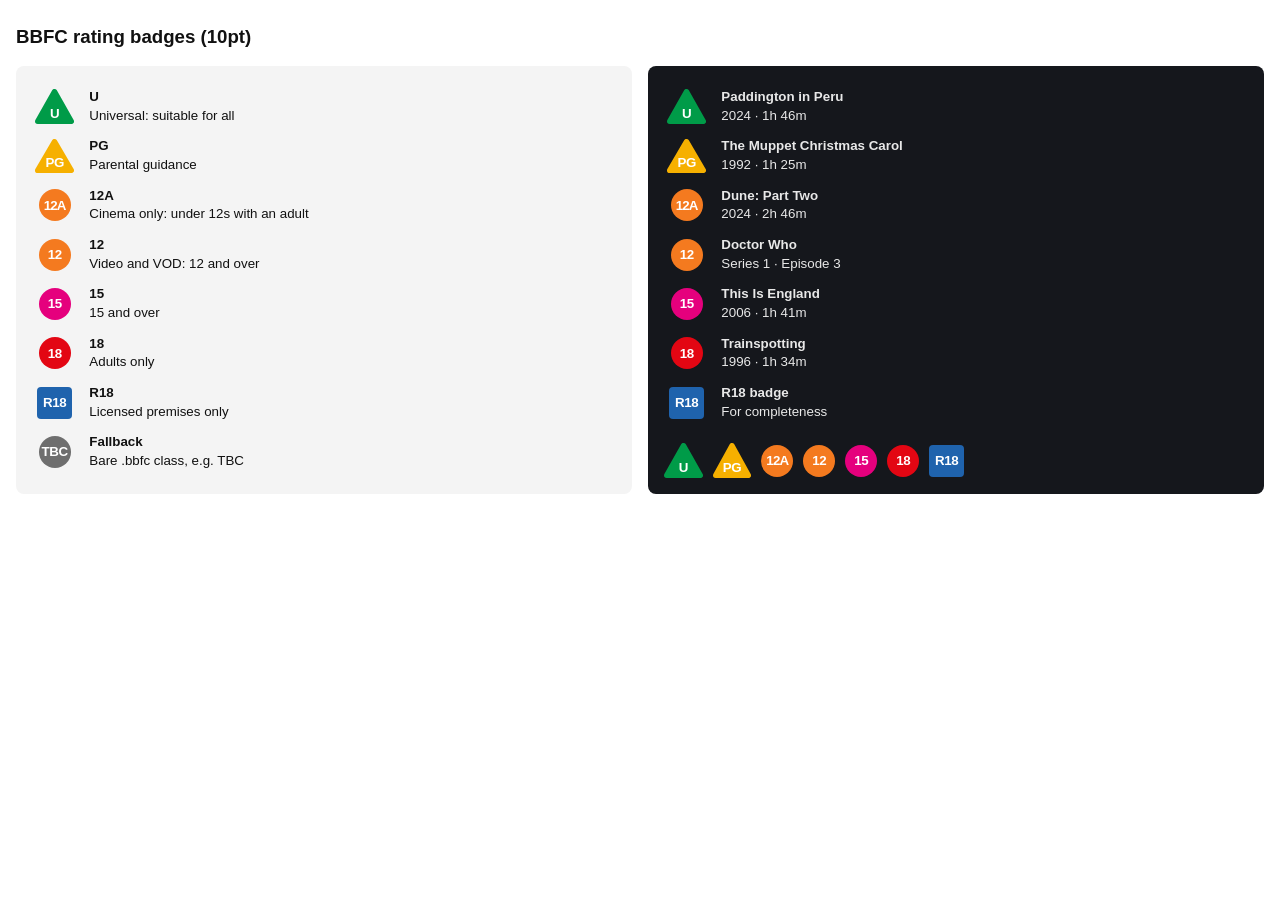
==== bbfc-ratings.html @ 94ab8347 "Add BBFC age rating badge CSS and preview page CSS badges modelled on the BBFC's 2019 symbols (U/PG " ====
<!doctype html>
<html lang="en-GB">
<head>
  <meta charset="utf-8">
  <meta name="viewport" content="width=device-width, initial-scale=1">
  <title>BBFC Rating Badges</title>
  <link rel="stylesheet" href="css/bbfc-ratings.css">
  <style>
    body {
      margin: 0;
      padding: 24px 16px;
      font: 10pt/1.4 "Helvetica Neue", Helvetica, Arial, sans-serif;
      background: #fff;
      color: #111;
    }
    h1 { font-size: 14pt; margin: 0 0 16px; }
    .panels { display: flex; flex-wrap: wrap; gap: 16px; }
    .panel { flex: 1 1 320px; padding: 16px; border-radius: 8px; }
    .panel--light { background: #f4f4f4; }
    .panel--dark { background: #15171c; color: #e8e8e8; }
    .ratings { list-style: none; margin: 0; padding: 0; }
    .ratings li {
      display: grid;
      grid-template-columns: 3.4em 1fr;
      align-items: center;
      gap: 12px;
      padding: 6px 0;
    }
    .ratings li > :first-child { justify-self: center; }
    .ratings b { display: block; }
    .row { display: flex; align-items: center; gap: 10px; margin-top: 16px; }
  </style>
</head>
<body>
  <h1>BBFC rating badges (10pt)</h1>
  <div class="panels">
    <section class="panel panel--light">
      <ul class="ratings">
        <li><span class="bbfc bbfc--u" role="img" aria-label="BBFC rating: U">U</span><span><b>U</b>Universal: suitable for all</span></li>
        <li><span class="bbfc bbfc--pg" role="img" aria-label="BBFC rating: PG">PG</span><span><b>PG</b>Parental guidance</span></li>
        <li><span class="bbfc bbfc--12a" role="img" aria-label="BBFC rating: 12A">12A</span><span><b>12A</b>Cinema only: under 12s with an adult</span></li>
        <li><span class="bbfc bbfc--12" role="img" aria-label="BBFC rating: 12">12</span><span><b>12</b>Video and VOD: 12 and over</span></li>
        <li><span class="bbfc bbfc--15" role="img" aria-label="BBFC rating: 15">15</span><span><b>15</b>15 and over</span></li>
        <li><span class="bbfc bbfc--18" role="img" aria-label="BBFC rating: 18">18</span><span><b>18</b>Adults only</span></li>
        <li><span class="bbfc bbfc--r18" role="img" aria-label="BBFC rating: R18">R18</span><span><b>R18</b>Licensed premises only</span></li>
        <li><span class="bbfc" role="img" aria-label="Rating to be confirmed">TBC</span><span><b>Fallback</b>Bare .bbfc class, e.g. TBC</span></li>
      </ul>
    </section>
    <section class="panel panel--dark">
      <ul class="ratings">
        <li><span class="bbfc bbfc--u" role="img" aria-label="BBFC rating: U">U</span><span><b>Paddington in Peru</b>2024 · 1h 46m</span></li>
        <li><span class="bbfc bbfc--pg" role="img" aria-label="BBFC rating: PG">PG</span><span><b>The Muppet Christmas Carol</b>1992 · 1h 25m</span></li>
        <li><span class="bbfc bbfc--12a" role="img" aria-label="BBFC rating: 12A">12A</span><span><b>Dune: Part Two</b>2024 · 2h 46m</span></li>
        <li><span class="bbfc bbfc--12" role="img" aria-label="BBFC rating: 12">12</span><span><b>Doctor Who</b>Series 1 · Episode 3</span></li>
        <li><span class="bbfc bbfc--15" role="img" aria-label="BBFC rating: 15">15</span><span><b>This Is England</b>2006 · 1h 41m</span></li>
        <li><span class="bbfc bbfc--18" role="img" aria-label="BBFC rating: 18">18</span><span><b>Trainspotting</b>1996 · 1h 34m</span></li>
        <li><span class="bbfc bbfc--r18" role="img" aria-label="BBFC rating: R18">R18</span><span><b>R18 badge</b>For completeness</span></li>
      </ul>
      <div class="row">
        <span class="bbfc bbfc--u" role="img" aria-label="BBFC rating: U">U</span>
        <span class="bbfc bbfc--pg" role="img" aria-label="BBFC rating: PG">PG</span>
        <span class="bbfc bbfc--12a" role="img" aria-label="BBFC rating: 12A">12A</span>
        <span class="bbfc bbfc--12" role="img" aria-label="BBFC rating: 12">12</span>
        <span class="bbfc bbfc--15" role="img" aria-label="BBFC rating: 15">15</span>
        <span class="bbfc bbfc--18" role="img" aria-label="BBFC rating: 18">18</span>
        <span class="bbfc bbfc--r18" role="img" aria-label="BBFC rating: R18">R18</span>
      </div>
    </section>
  </div>
</body>
</html>
---- css/bbfc-ratings.css ----
/*
  BBFC age rating badges

  Modelled on the BBFC's current (2019) symbols: U and PG are triangles,
  12A, 12, 15 and 18 are circles, R18 is a square. Colours are matched by
  eye, not taken from the BBFC's official artwork specification.

  Text is set at 10pt. Every other dimension is in em, so overriding
  font-size on .bbfc scales the whole badge.

  Usage:
    <span class="bbfc bbfc--15" role="img" aria-label="BBFC rating: 15">15</span>
*/

:root {
  --bbfc-u: #009b48;
  --bbfc-pg: #f6b000;
  --bbfc-12: #f47a1f;
  --bbfc-15: #e5007d;
  --bbfc-18: #e30613;
  --bbfc-r18: #1f63ad;
  --bbfc-tbc: #6e6e6e;

  /* Rounded triangle, used as a mask so it scales with the badge */
  --bbfc-triangle: url("data:image/svg+xml,%3Csvg xmlns='http://www.w3.org/2000/svg' viewBox='0 0 116 104'%3E%3Cpath d='M58 8 108 96H8Z' stroke='%23000' stroke-width='16' stroke-linejoin='round'/%3E%3C/svg%3E");
}

.bbfc {
  --bbfc-bg: var(--bbfc-tbc);
  box-sizing: border-box;
  display: inline-flex;
  flex-shrink: 0;
  align-items: center;
  justify-content: center;
  width: 2.4em;
  height: 2.4em;
  font-family: "Helvetica Neue", Helvetica, Arial, sans-serif;
  font-size: 10pt;
  font-weight: 700;
  line-height: 1;
  letter-spacing: -0.03em;
  font-variant-numeric: lining-nums;
  color: #fff;
  background: var(--bbfc-bg);
  border-radius: 50%;
  vertical-align: middle;
  white-space: nowrap;
  user-select: none;
  -webkit-print-color-adjust: exact;
  print-color-adjust: exact;
}

/* Triangles: U, PG */
.bbfc--u,
.bbfc--pg {
  width: 2.9em;
  height: 2.6em;
  padding-top: 1.05em;
  border-radius: 0;
  -webkit-mask: var(--bbfc-triangle) center / 100% 100% no-repeat;
  mask: var(--bbfc-triangle) center / 100% 100% no-repeat;
}

/* Square: R18 */
.bbfc--r18 {
  width: 2.6em;
  height: 2.4em;
  border-radius: 0.3em;
}

/* Three characters in a circle need tighter tracking */
.bbfc--12a {
  letter-spacing: -0.06em;
}

.bbfc--u   { --bbfc-bg: var(--bbfc-u); }
.bbfc--pg  { --bbfc-bg: var(--bbfc-pg); }
.bbfc--12a,
.bbfc--12  { --bbfc-bg: var(--bbfc-12); }
.bbfc--15  { --bbfc-bg: var(--bbfc-15); }
.bbfc--18  { --bbfc-bg: var(--bbfc-18); }
.bbfc--r18 { --bbfc-bg: var(--bbfc-r18); }
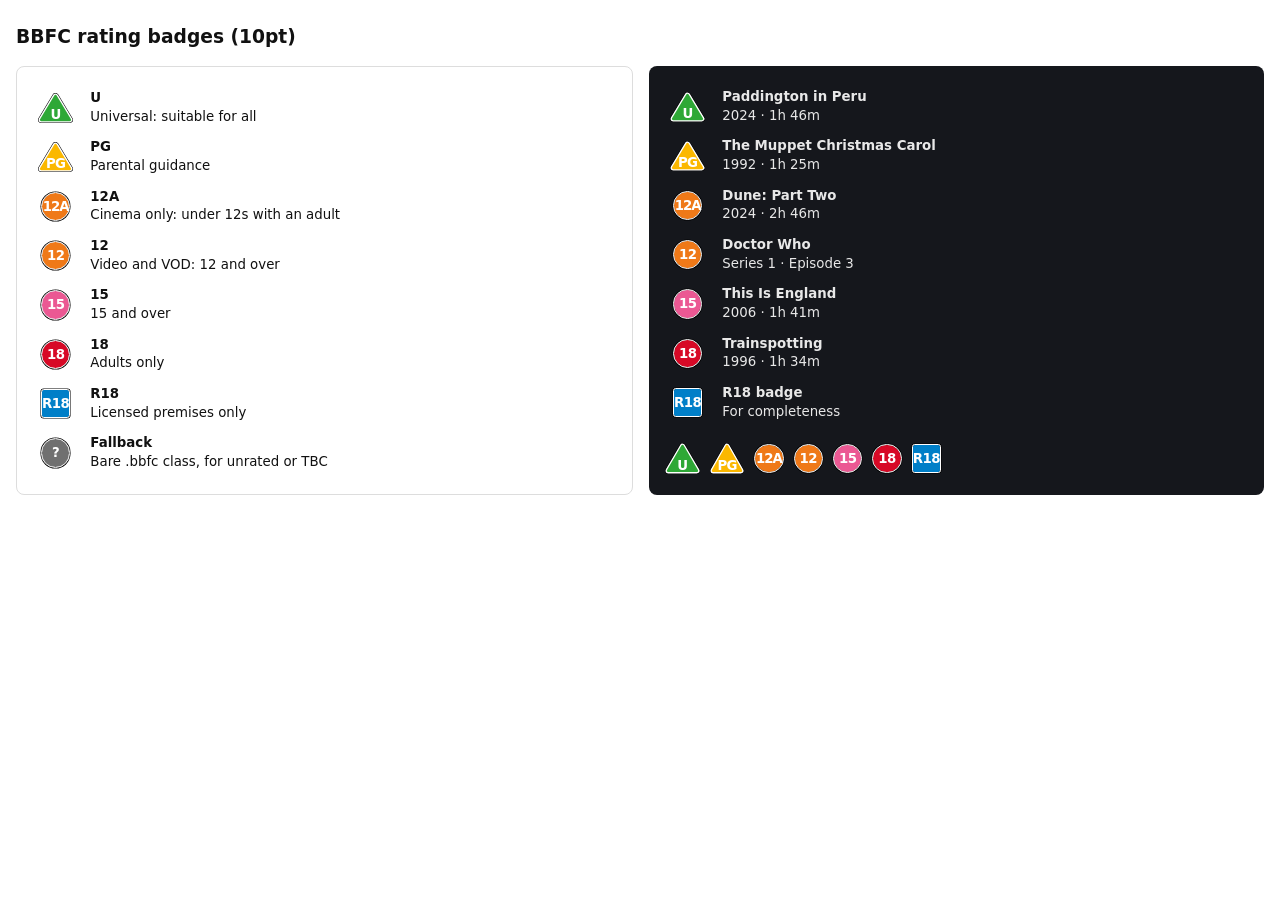
==== commit 6ce77ce5: "Match BBFC symbol artwork: exact colours, borders, rounded triangles Colours are the sRGB values fro" ====
--- a/bbfc-ratings.html
+++ b/bbfc-ratings.html
@@ -9,14 +9,14 @@
     body {
       margin: 0;
       padding: 24px 16px;
-      font: 10pt/1.4 "Helvetica Neue", Helvetica, Arial, sans-serif;
+      font: 10pt/1.4 system-ui, -apple-system, BlinkMacSystemFont, "Segoe UI", Roboto, "Helvetica Neue", Arial, sans-serif;
       background: #fff;
       color: #111;
     }
     h1 { font-size: 14pt; margin: 0 0 16px; }
     .panels { display: flex; flex-wrap: wrap; gap: 16px; }
     .panel { flex: 1 1 320px; padding: 16px; border-radius: 8px; }
-    .panel--light { background: #f4f4f4; }
+    .panel--light { background: #fff; border: 1px solid #ddd; }
     .panel--dark { background: #15171c; color: #e8e8e8; }
     .ratings { list-style: none; margin: 0; padding: 0; }
     .ratings li {
@@ -43,7 +43,7 @@
         <li><span class="bbfc bbfc--15" role="img" aria-label="BBFC rating: 15">15</span><span><b>15</b>15 and over</span></li>
         <li><span class="bbfc bbfc--18" role="img" aria-label="BBFC rating: 18">18</span><span><b>18</b>Adults only</span></li>
         <li><span class="bbfc bbfc--r18" role="img" aria-label="BBFC rating: R18">R18</span><span><b>R18</b>Licensed premises only</span></li>
-        <li><span class="bbfc" role="img" aria-label="Rating to be confirmed">TBC</span><span><b>Fallback</b>Bare .bbfc class, e.g. TBC</span></li>
+        <li><span class="bbfc" role="img" aria-label="Rating to be confirmed">?</span><span><b>Fallback</b>Bare .bbfc class, for unrated or TBC</span></li>
       </ul>
     </section>
     <section class="panel panel--dark">
--- a/css/bbfc-ratings.css
+++ b/css/bbfc-ratings.css
@@ -1,30 +1,42 @@
 /*
   BBFC age rating badges
 
-  Modelled on the BBFC's current (2019) symbols: U and PG are triangles,
-  12A, 12, 15 and 18 are circles, R18 is a square. Colours are matched by
-  eye, not taken from the BBFC's official artwork specification.
+  Modelled on the BBFC's current symbols as drawn in the BBFC Classification
+  Guidelines (2024): U and PG are triangles, 12A, 12, 15 and 18 are circles,
+  R18 is a square. Each has a white border and a thin black keyline outside
+  it, so the border still shows on a white page. Colours are the sRGB values
+  from that document's artwork.
 
   Text is set at 10pt. Every other dimension is in em, so overriding
-  font-size on .bbfc scales the whole badge.
+  font-size on .bbfc scales the whole badge, border included.
 
   Usage:
     <span class="bbfc bbfc--15" role="img" aria-label="BBFC rating: 15">15</span>
 */
 
 :root {
-  --bbfc-u: #009b48;
-  --bbfc-pg: #f6b000;
-  --bbfc-12: #f47a1f;
-  --bbfc-15: #e5007d;
-  --bbfc-18: #e30613;
-  --bbfc-r18: #1f63ad;
-  --bbfc-tbc: #6e6e6e;
+  --bbfc-u: #2ea836;
+  --bbfc-pg: #fbb800;
+  --bbfc-12: #ef7918;
+  --bbfc-15: #eb5893;
+  --bbfc-18: #d70926;
+  --bbfc-r18: #007fc8;
+  --bbfc-tbc: #707070;
+  --bbfc-border: #fff;
+  --bbfc-keyline: #000;
 
-  /* Rounded triangle, used as a mask so it scales with the badge */
-  --bbfc-triangle: url("data:image/svg+xml,%3Csvg xmlns='http://www.w3.org/2000/svg' viewBox='0 0 116 104'%3E%3Cpath d='M58 8 108 96H8Z' stroke='%23000' stroke-width='16' stroke-linejoin='round'/%3E%3C/svg%3E");
+  /*
+    Rounded triangles for U and PG, used as masks. All three share one
+    sharp triangle; the stroke width sets how far each layer extends past
+    it, and the round join rounds the corners:
+    fill 20 (0.1em corner radius), border 40 (+0.1em), keyline 48 (+0.04em).
+  */
+  --bbfc-tri-keyline: url("data:image/svg+xml,%3Csvg xmlns='http://www.w3.org/2000/svg' viewBox='0 0 260 228'%3E%3Cpath d='M130 24 236 204H24Z' stroke='%23000' stroke-width='48' stroke-linejoin='round'/%3E%3C/svg%3E");
+  --bbfc-tri-border: url("data:image/svg+xml,%3Csvg xmlns='http://www.w3.org/2000/svg' viewBox='0 0 260 228'%3E%3Cpath d='M130 24 236 204H24Z' stroke='%23000' stroke-width='40' stroke-linejoin='round'/%3E%3C/svg%3E");
+  --bbfc-tri-fill: url("data:image/svg+xml,%3Csvg xmlns='http://www.w3.org/2000/svg' viewBox='0 0 260 228'%3E%3Cpath d='M130 24 236 204H24Z' stroke='%23000' stroke-width='20' stroke-linejoin='round'/%3E%3C/svg%3E");
 }
 
+/* Circles by default: 12A, 12, 15, 18 */
 .bbfc {
   --bbfc-bg: var(--bbfc-tbc);
   box-sizing: border-box;
@@ -32,45 +44,95 @@
   flex-shrink: 0;
   align-items: center;
   justify-content: center;
-  width: 2.4em;
-  height: 2.4em;
-  font-family: "Helvetica Neue", Helvetica, Arial, sans-serif;
+  width: 2.2em;
+  height: 2.2em;
+  border: 0.1em solid var(--bbfc-border);
+  border-radius: 50%;
+  box-shadow: 0 0 0 0.04em var(--bbfc-keyline);
+  background: var(--bbfc-bg) padding-box;
+  color: #fff;
+  font-family: system-ui, -apple-system, BlinkMacSystemFont, "Segoe UI", Roboto, "Helvetica Neue", Arial, sans-serif;
   font-size: 10pt;
   font-weight: 700;
   line-height: 1;
-  letter-spacing: -0.03em;
+  letter-spacing: -0.04em;
   font-variant-numeric: lining-nums;
-  color: #fff;
-  background: var(--bbfc-bg);
-  border-radius: 50%;
+  text-align: center;
+  white-space: nowrap;
   vertical-align: middle;
-  white-space: nowrap;
   user-select: none;
   -webkit-print-color-adjust: exact;
   print-color-adjust: exact;
 }
 
-/* Triangles: U, PG */
+/* Square: R18 */
+.bbfc--r18 {
+  border-radius: 0.2em;
+}
+
+/* Triangles: U, PG. Three masked layers: keyline, border, fill. */
 .bbfc--u,
 .bbfc--pg {
-  width: 2.9em;
-  height: 2.6em;
-  padding-top: 1.05em;
+  position: relative;
+  isolation: isolate;
+  align-items: flex-end;
+  width: 2.6em;
+  height: 2.28em;
+  padding-bottom: 0.14em;
+  border: 0;
   border-radius: 0;
-  -webkit-mask: var(--bbfc-triangle) center / 100% 100% no-repeat;
-  mask: var(--bbfc-triangle) center / 100% 100% no-repeat;
+  box-shadow: none;
+  background: var(--bbfc-keyline);
+  -webkit-mask: var(--bbfc-tri-keyline) center / 100% 100% no-repeat;
+  mask: var(--bbfc-tri-keyline) center / 100% 100% no-repeat;
 }
 
-/* Square: R18 */
-.bbfc--r18 {
-  width: 2.6em;
-  height: 2.4em;
-  border-radius: 0.3em;
+.bbfc--u::before,
+.bbfc--u::after,
+.bbfc--pg::before,
+.bbfc--pg::after {
+  content: "";
+  position: absolute;
+  inset: 0;
+  z-index: -1;
+  background: var(--bbfc-border);
+  -webkit-mask: var(--bbfc-tri-border) center / 100% 100% no-repeat;
+  mask: var(--bbfc-tri-border) center / 100% 100% no-repeat;
+}
+
+.bbfc--u::after,
+.bbfc--pg::after {
+  background: var(--bbfc-bg);
+  -webkit-mask-image: var(--bbfc-tri-fill);
+  mask-image: var(--bbfc-tri-fill);
+}
+
+/* PG is the widest text in the narrowest part of a shape */
+.bbfc--pg {
+  letter-spacing: -0.06em;
 }
 
 /* Three characters in a circle need tighter tracking */
 .bbfc--12a {
-  letter-spacing: -0.06em;
+  letter-spacing: -0.07em;
+}
+
+/*
+  Where supported, centre on the cap height rather than the line box, so
+  the text sits true whatever the system font's ascent and descent.
+*/
+@supports (text-box: trim-both cap alphabetic) {
+  .bbfc {
+    display: inline-block;
+    align-content: center;
+    text-box: trim-both cap alphabetic;
+  }
+
+  .bbfc--u,
+  .bbfc--pg {
+    align-content: end;
+    padding-bottom: 0.3em;
+  }
 }
 
 .bbfc--u   { --bbfc-bg: var(--bbfc-u); }
